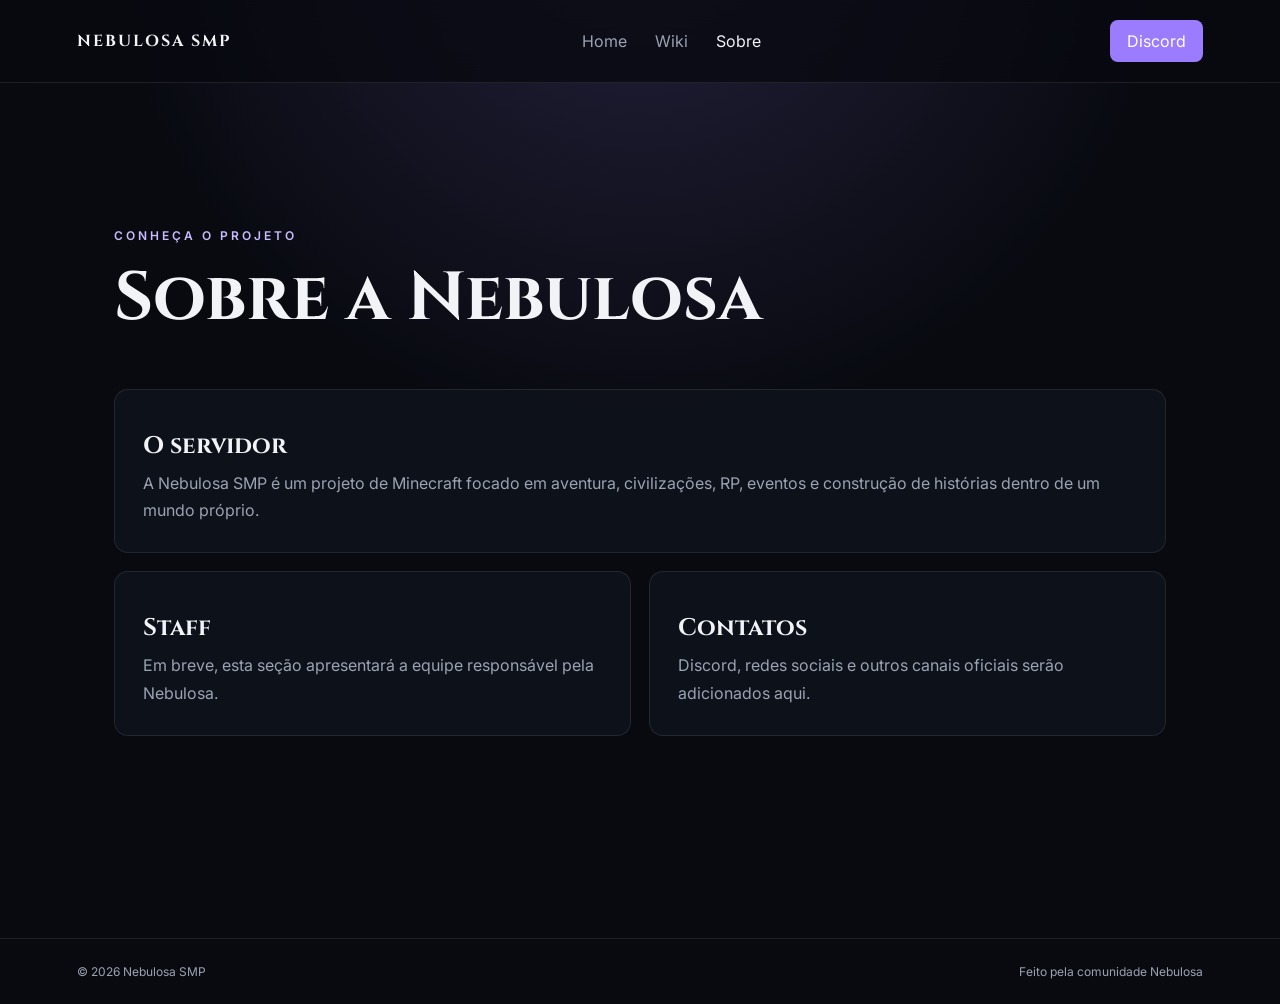
==== sobre.html @ 73fbd578 "Commit Inicial - Nebulosa SMP Website" ====
<!DOCTYPE html>
<html lang="pt-BR">
<head>
    <meta charset="UTF-8">
    <meta name="viewport" content="width=device-width, initial-scale=1.0">
    <title>Sobre — Nebulosa SMP</title>
    <link rel="stylesheet" href="css/style.css">
</head>
<body>
<header class="site-header">
    <a class="logo" href="index.html">NEBULOSA SMP</a>
    <nav><a href="index.html">Home</a><a href="wiki.html">Wiki</a><a class="active" href="sobre.html">Sobre</a></nav>
    <a class="discord-button" href="#">Discord</a>
</header>

<main class="page">
    <p class="eyebrow">CONHEÇA O PROJETO</p>
    <h1>Sobre a Nebulosa</h1>

    <section class="about-grid">
        <article class="card large"><h2>O servidor</h2><p>A Nebulosa SMP é um projeto de Minecraft focado em aventura, civilizações, RP, eventos e construção de histórias dentro de um mundo próprio.</p></article>
        <article class="card"><h2>Staff</h2><p>Em breve, esta seção apresentará a equipe responsável pela Nebulosa.</p></article>
        <article class="card"><h2>Contatos</h2><p>Discord, redes sociais e outros canais oficiais serão adicionados aqui.</p></article>
    </section>
</main>

<footer><span>© 2026 Nebulosa SMP</span><span>Feito pela comunidade Nebulosa</span></footer>
</body>
</html>
---- css/style.css ----
@import url('https://fonts.googleapis.com/css2?family=Cinzel:wght@500;600;700&family=Inter:wght@400;500;600&display=swap');

:root {
    --bg: #080a10;
    --surface: #10131c;
    --surface-2: #171b26;
    --text: #f1f3f7;
    --muted: #9ba2b2;
    --accent: #9b7cff;
    --accent-2: #c9bbff;
    --border: rgba(255,255,255,.09);
}

* { box-sizing: border-box; margin: 0; padding: 0; }
html { scroll-behavior: smooth; }
body { background: radial-gradient(circle at 50% -10%, #25213d 0, var(--bg) 42%); color: var(--text); font-family: Inter, sans-serif; min-height: 100vh; }
a { color: inherit; text-decoration: none; }

.site-header {
    align-items: center; border-bottom: 1px solid var(--border); display: flex;
    justify-content: space-between; padding: 20px 6%; position: sticky; top: 0;
    backdrop-filter: blur(16px); background: rgba(8,10,16,.78); z-index: 10;
}
.logo { font-family: Cinzel, serif; font-weight: 700; letter-spacing: 2px; }
nav { display: flex; gap: 28px; }
nav a { color: var(--muted); transition: .2s; }
nav a:hover, nav a.active { color: var(--text); }
.discord-button, .button, .copy-button {
    border: 1px solid var(--border); border-radius: 8px; cursor: pointer; display: inline-block;
    font: inherit; padding: 10px 16px; transition: .2s;
}
.discord-button, .button.primary { background: var(--accent); color: #fff; border-color: transparent; }
.discord-button:hover, .button.primary:hover { filter: brightness(1.12); }
.button.secondary { background: rgba(255,255,255,.04); }
.button.secondary:hover, .copy-button:hover { background: rgba(255,255,255,.09); }

.hero { margin: 55px auto 0; max-width: 1180px; padding: 0 24px; }
.hero-image {
    align-items: center; background: linear-gradient(135deg, #171827, #090b12); border: 1px solid var(--border);
    border-radius: 18px; display: flex; flex-direction: column; height: 390px; justify-content: center;
    margin-bottom: -70px; overflow: hidden; position: relative;
}
.hero-image::before { content: ''; position: absolute; inset: 0; background: radial-gradient(circle, rgba(155,124,255,.18), transparent 60%); }
.hero-image span, .hero-image small { position: relative; }
.hero-image span { font-family: Cinzel, serif; font-size: 28px; letter-spacing: 3px; }
.hero-image small { color: var(--muted); margin-top: 10px; }
.hero-content { margin: 0 auto; max-width: 900px; padding: 110px 30px 50px; text-align: center; }
.eyebrow { color: var(--accent-2); font-size: 12px; font-weight: 600; letter-spacing: 3px; }
h1, h2 { font-family: Cinzel, serif; }
.hero h1 { font-size: clamp(42px, 8vw, 82px); margin: 14px 0; }
.hero h1 span { color: var(--accent-2); }
.hero-content > p:not(.eyebrow), .intro { color: var(--muted); line-height: 1.7; }
.hero-actions { display: flex; gap: 12px; justify-content: center; margin-top: 28px; }

.server-info {
    display: grid; gap: 1px; grid-template-columns: repeat(3, 1fr); margin: 0 auto;
    max-width: 1000px; background: var(--border); border: 1px solid var(--border); border-radius: 14px; overflow: hidden;
}
.server-info article { background: var(--surface); min-height: 125px; padding: 25px; text-align: center; }
.label { color: var(--muted); display: block; font-size: 11px; letter-spacing: 2px; margin-bottom: 10px; }
.server-info strong { display: block; font-size: 20px; }
.online { color: #75e6a4; }
.copy-button { background: transparent; color: var(--muted); margin-top: 10px; padding: 6px 10px; }

.socials, .page { margin: 90px auto; max-width: 1100px; padding: 0 24px; }
.socials { text-align: center; }
.socials h2 { font-size: 36px; margin: 10px 0; }
.socials > p:not(.eyebrow) { color: var(--muted); }
.social-links { display: flex; flex-wrap: wrap; gap: 12px; justify-content: center; margin-top: 25px; }
.social-links a { background: var(--surface); border: 1px solid var(--border); border-radius: 8px; padding: 12px 18px; }

.page { padding-top: 55px; min-height: 75vh; }
.page h1 { font-size: clamp(42px, 7vw, 68px); margin: 10px 0 15px; }
.intro { max-width: 700px; }
.cards, .about-grid { display: grid; gap: 18px; grid-template-columns: repeat(2, 1fr); margin-top: 45px; }
.card { background: rgba(16,19,28,.8); border: 1px solid var(--border); border-radius: 14px; padding: 28px; }
.card > span { font-size: 28px; }
.card h2 { margin: 12px 0 8px; }
.card p { color: var(--muted); line-height: 1.7; }
.card.large { grid-column: span 2; }

footer { border-top: 1px solid var(--border); color: var(--muted); display: flex; justify-content: space-between; padding: 25px 6%; font-size: 12px; }

@media (max-width: 700px) {
    .site-header { flex-wrap: wrap; gap: 16px; }
    nav { order: 3; width: 100%; justify-content: center; }
    .hero-image { height: 280px; }
    .hero-content { padding-top: 95px; }
    .server-info, .cards, .about-grid { grid-template-columns: 1fr; }
    .card.large { grid-column: auto; }
    footer { flex-direction: column; gap: 8px; }
}
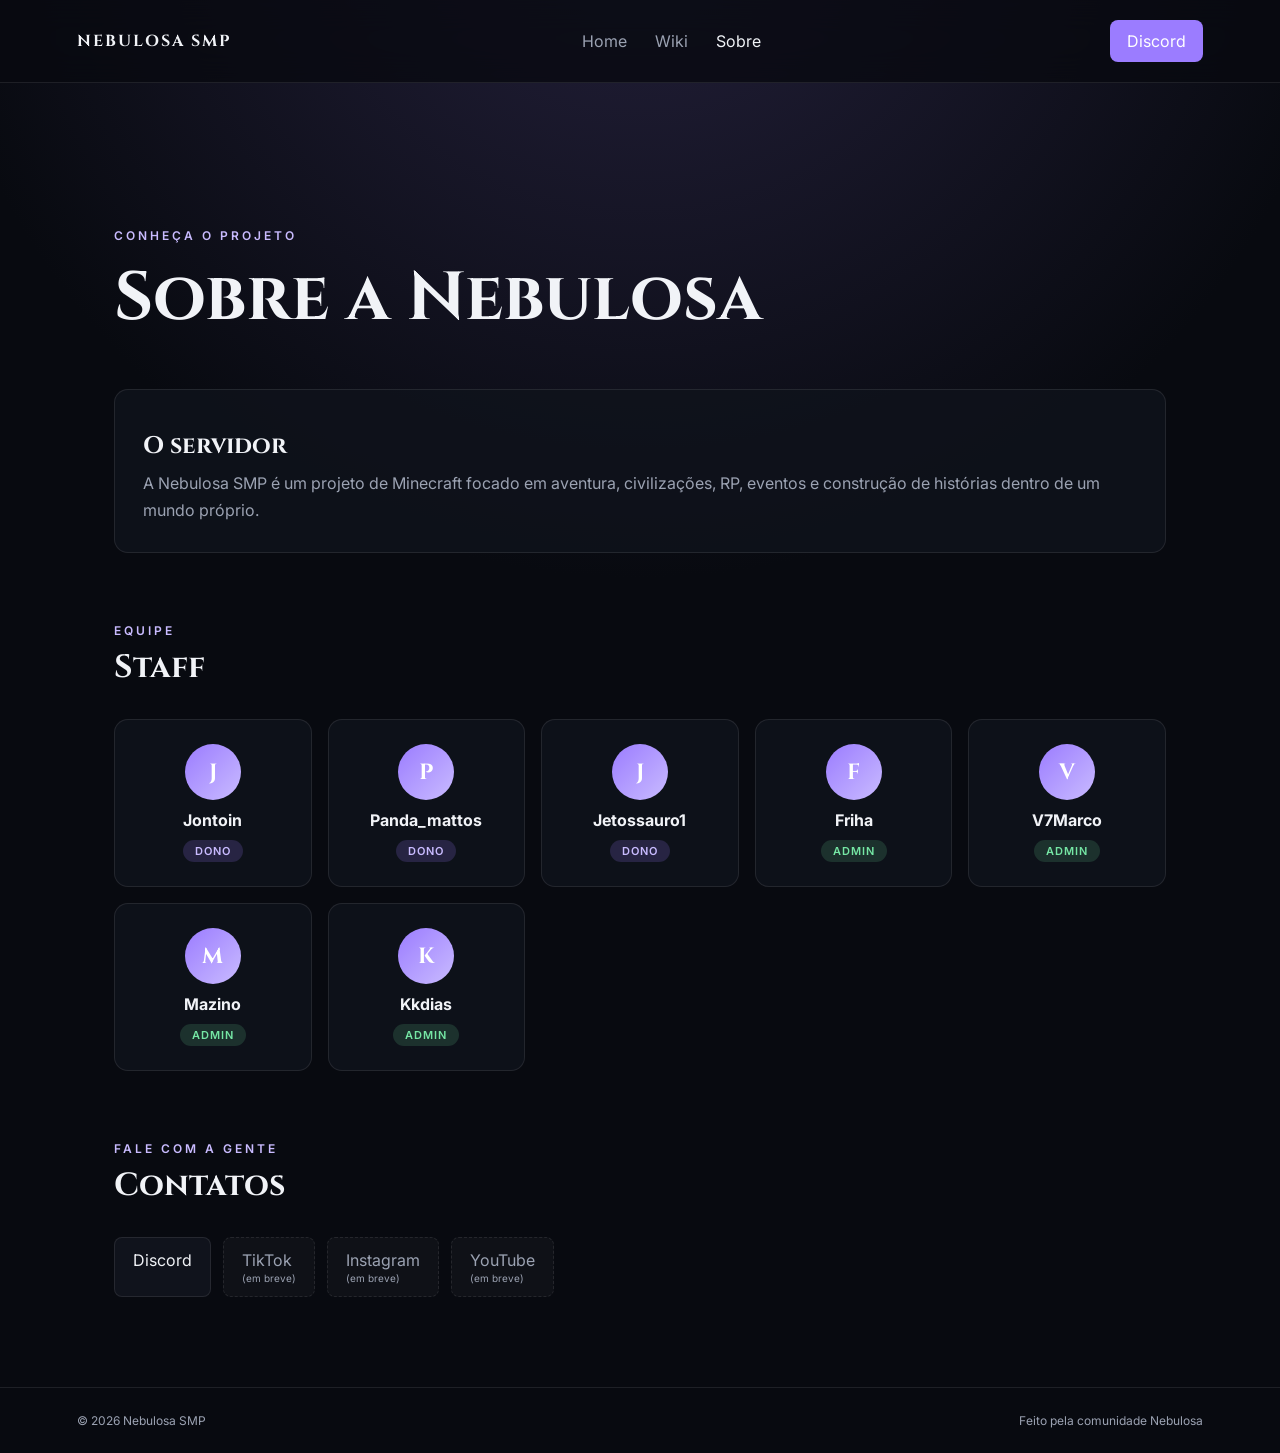
==== commit 7b432a4c: "Att: Botões e Melhoria nas abas de Sobre e Wiki" ====
--- a/sobre.html
+++ b/sobre.html
@@ -10,7 +10,7 @@
 <header class="site-header">
     <a class="logo" href="index.html">NEBULOSA SMP</a>
     <nav><a href="index.html">Home</a><a href="wiki.html">Wiki</a><a class="active" href="sobre.html">Sobre</a></nav>
-    <a class="discord-button" href="#">Discord</a>
+    <a class="discord-button" href="https://discord.gg/brdadEmXSc" target="_blank" rel="noopener">Discord</a>
 </header>
 
 <main class="page">
@@ -19,8 +19,59 @@
 
     <section class="about-grid">
         <article class="card large"><h2>O servidor</h2><p>A Nebulosa SMP é um projeto de Minecraft focado em aventura, civilizações, RP, eventos e construção de histórias dentro de um mundo próprio.</p></article>
-        <article class="card"><h2>Staff</h2><p>Em breve, esta seção apresentará a equipe responsável pela Nebulosa.</p></article>
-        <article class="card"><h2>Contatos</h2><p>Discord, redes sociais e outros canais oficiais serão adicionados aqui.</p></article>
+    </section>
+
+    <section class="staff-section">
+        <p class="eyebrow">EQUIPE</p>
+        <h2>Staff</h2>
+        <div class="staff-grid">
+            <article class="staff-card">
+                <span class="staff-avatar">J</span>
+                <strong class="staff-name">Jontoin</strong>
+                <span class="staff-role role-dono">Dono</span>
+            </article>
+            <article class="staff-card">
+                <span class="staff-avatar">P</span>
+                <strong class="staff-name">Panda_mattos</strong>
+                <span class="staff-role role-dono">Dono</span>
+            </article>
+            <article class="staff-card">
+                <span class="staff-avatar">J</span>
+                <strong class="staff-name">Jetossauro1</strong>
+                <span class="staff-role role-dono">Dono</span>
+            </article>
+            <article class="staff-card">
+                <span class="staff-avatar">F</span>
+                <strong class="staff-name">Friha</strong>
+                <span class="staff-role role-admin">Admin</span>
+            </article>
+            <article class="staff-card">
+                <span class="staff-avatar">V</span>
+                <strong class="staff-name">V7Marco</strong>
+                <span class="staff-role role-admin">Admin</span>
+            </article>
+            <article class="staff-card">
+                <span class="staff-avatar">M</span>
+                <strong class="staff-name">Mazino</strong>
+                <span class="staff-role role-admin">Admin</span>
+            </article>
+            <article class="staff-card">
+                <span class="staff-avatar">K</span>
+                <strong class="staff-name">Kkdias</strong>
+                <span class="staff-role role-admin">Admin</span>
+            </article>
+        </div>
+    </section>
+
+    <section class="contacts-section">
+        <p class="eyebrow">FALE COM A GENTE</p>
+        <h2>Contatos</h2>
+        <div class="social-links">
+            <a href="https://discord.gg/brdadEmXSc" target="_blank" rel="noopener">Discord</a>
+            <span class="social-soon">TikTok <small>(em breve)</small></span>
+            <span class="social-soon">Instagram <small>(em breve)</small></span>
+            <span class="social-soon">YouTube <small>(em breve)</small></span>
+        </div>
     </section>
 </main>
 
--- a/css/style.css
+++ b/css/style.css
@@ -36,18 +36,40 @@
 
 .hero { margin: 55px auto 0; max-width: 1180px; padding: 0 24px; }
 .hero-image {
-    align-items: center; background: linear-gradient(135deg, #171827, #090b12); border: 1px solid var(--border);
-    border-radius: 18px; display: flex; flex-direction: column; height: 390px; justify-content: center;
-    margin-bottom: -70px; overflow: hidden; position: relative;
+    align-items: center;
+    background-image: url("../assets/images/nebulosabanner.jpg");
+    background-position: center;
+    background-size: cover;
+    border: 1px solid var(--border);
+    border-radius: 18px;
+    display: flex;
+    height: 520px;
+    justify-content: center;
+    margin-bottom: -70px;
+    overflow: hidden;
+    position: relative;
 }
-.hero-image::before { content: ''; position: absolute; inset: 0; background: radial-gradient(circle, rgba(155,124,255,.18), transparent 60%); }
+.hero-image::before {
+    content: '';
+    position: absolute;
+    inset: 0;
+    background: linear-gradient(
+        to bottom,
+        rgba(8, 10, 16, 0.15),
+        rgba(8, 10, 16, 0.55)
+    );
+}
 .hero-image span, .hero-image small { position: relative; }
 .hero-image span { font-family: Cinzel, serif; font-size: 28px; letter-spacing: 3px; }
 .hero-image small { color: var(--muted); margin-top: 10px; }
 .hero-content { margin: 0 auto; max-width: 900px; padding: 110px 30px 50px; text-align: center; }
 .eyebrow { color: var(--accent-2); font-size: 12px; font-weight: 600; letter-spacing: 3px; }
 h1, h2 { font-family: Cinzel, serif; }
-.hero h1 { font-size: clamp(42px, 8vw, 82px); margin: 14px 0; }
+.hero h1 {
+    font-size: clamp(42px, 8vw, 82px);
+    margin: 14px 0;
+    text-shadow: 0 4px 18px rgba(0, 0, 0, 0.65);
+}
 .hero h1 span { color: var(--accent-2); }
 .hero-content > p:not(.eyebrow), .intro { color: var(--muted); line-height: 1.7; }
 .hero-actions { display: flex; gap: 12px; justify-content: center; margin-top: 28px; }
@@ -60,6 +82,9 @@
 .label { color: var(--muted); display: block; font-size: 11px; letter-spacing: 2px; margin-bottom: 10px; }
 .server-info strong { display: block; font-size: 20px; }
 .online { color: #75e6a4; }
+.offline { color: #e67575; }
+.maintenance { color: #e6c775; }
+.loading { color: var(--muted); }
 .copy-button { background: transparent; color: var(--muted); margin-top: 10px; padding: 6px 10px; }
 
 .socials, .page { margin: 90px auto; max-width: 1100px; padding: 0 24px; }
@@ -70,6 +95,33 @@
 .social-links a { background: var(--surface); border: 1px solid var(--border); border-radius: 8px; padding: 12px 18px; }
 
 .page { padding-top: 55px; min-height: 75vh; }
+
+.staff-section, .contacts-section { margin-top: 70px; }
+.staff-section h2, .contacts-section h2 { font-size: 32px; margin: 8px 0 30px; }
+.staff-grid { display: grid; gap: 16px; grid-template-columns: repeat(auto-fill, minmax(180px, 1fr)); }
+.staff-card {
+    background: rgba(16,19,28,.8); border: 1px solid var(--border); border-radius: 14px;
+    padding: 24px 18px; text-align: center; display: flex; flex-direction: column; align-items: center; gap: 10px;
+}
+.staff-avatar {
+    align-items: center; background: linear-gradient(135deg, var(--accent), var(--accent-2));
+    border-radius: 50%; color: #fff; display: flex; font-family: Cinzel, serif; font-size: 22px;
+    font-weight: 700; height: 56px; justify-content: center; width: 56px;
+}
+.staff-name { font-size: 16px; }
+.staff-role {
+    border-radius: 999px; font-size: 11px; font-weight: 600; letter-spacing: 1px;
+    padding: 4px 12px; text-transform: uppercase;
+}
+.role-dono { background: rgba(155,124,255,.18); color: var(--accent-2); }
+.role-admin { background: rgba(117,230,164,.15); color: #75e6a4; }
+
+.contacts-section .social-links { justify-content: flex-start; }
+.social-soon {
+    background: rgba(255,255,255,.03); border: 1px dashed var(--border); border-radius: 8px;
+    color: var(--muted); cursor: default; padding: 12px 18px;
+}
+.social-soon small { display: block; font-size: 10px; margin-top: 2px; }
 .page h1 { font-size: clamp(42px, 7vw, 68px); margin: 10px 0 15px; }
 .intro { max-width: 700px; }
 .cards, .about-grid { display: grid; gap: 18px; grid-template-columns: repeat(2, 1fr); margin-top: 45px; }
